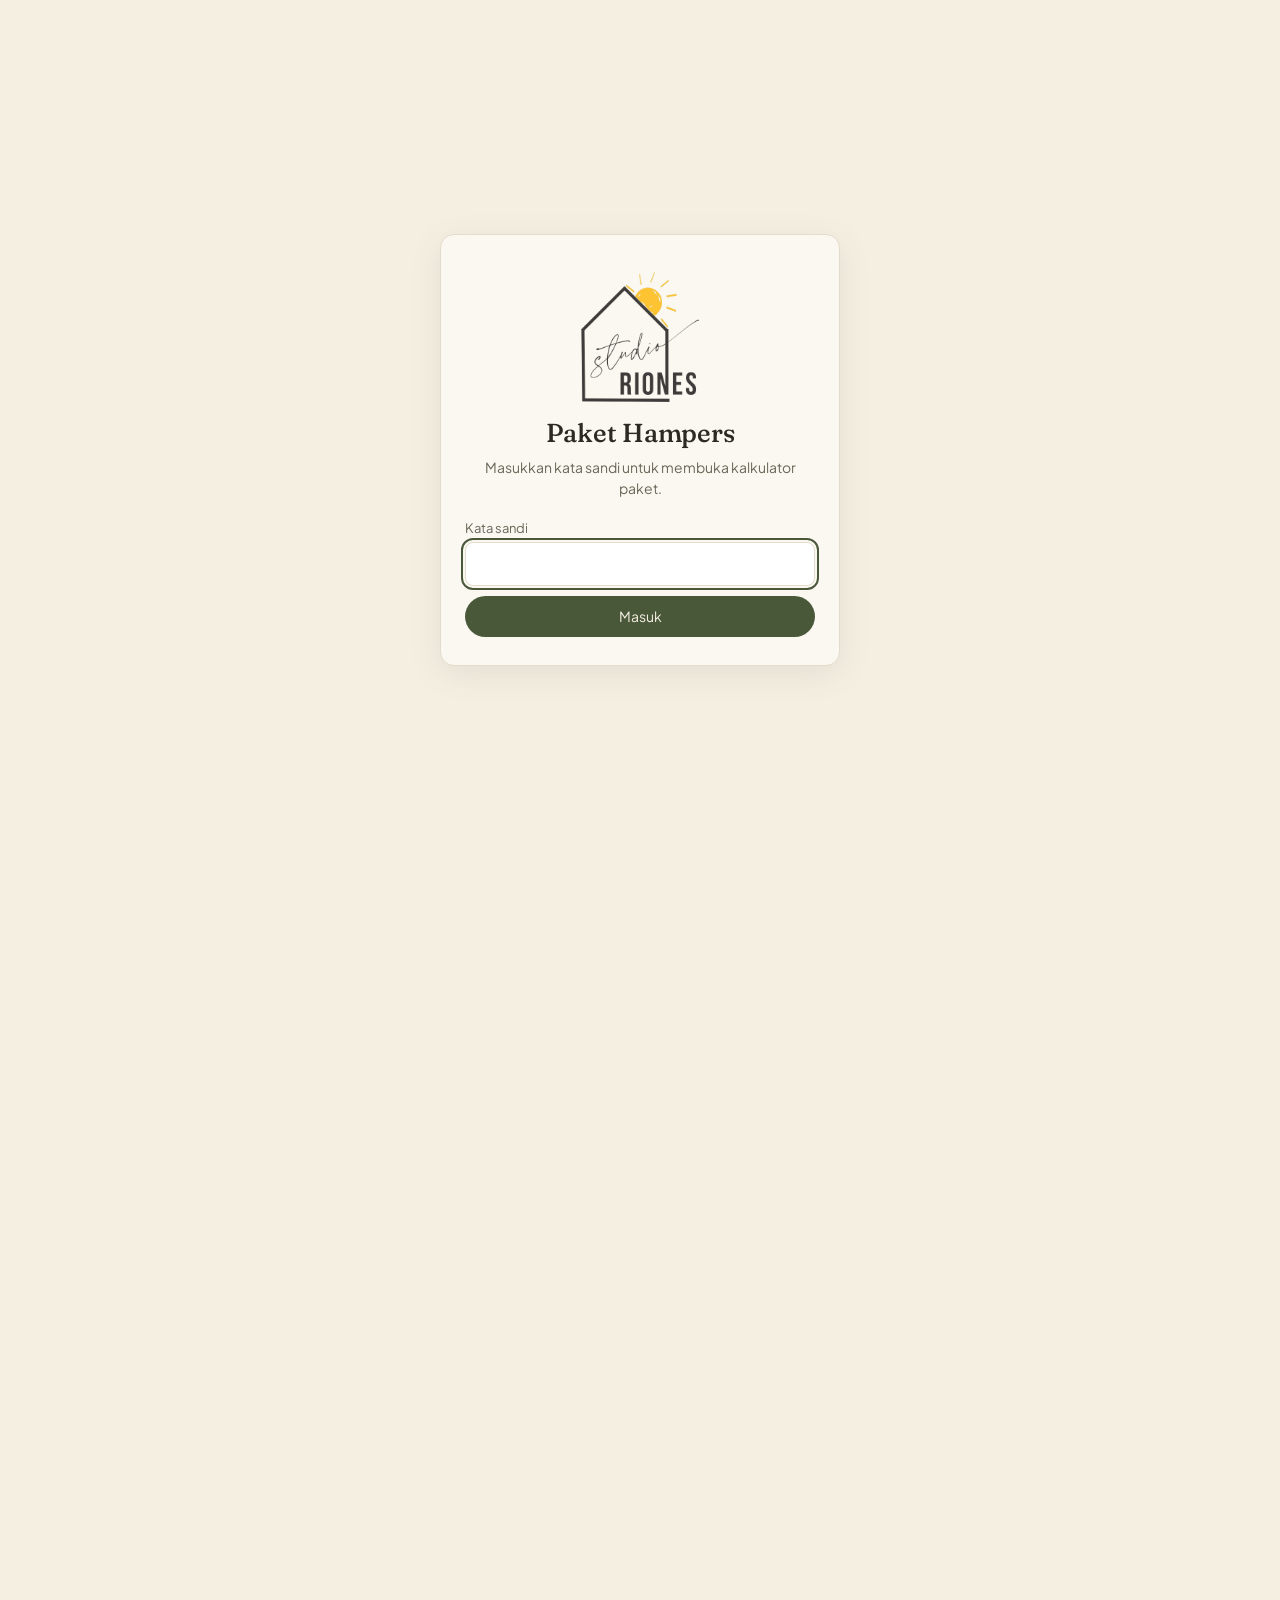
==== index.html @ 3227e670 "v29: first push" ====
<!doctype html>
<html lang="id">
<head>
  <meta charset="utf-8">
  <meta name="viewport" content="width=device-width, initial-scale=1">
  <title>Studio Riones · Paket Hampers</title>
  <meta name="description" content="Ringkasan paket hampers Studio Riones: Paket Hutan, Paket Awan, dan Paket Laut.">
  <meta name="theme-color" content="#4A583A">
  <link rel="icon" href="images/favicon.png" type="image/png" sizes="64x64">
  <link rel="apple-touch-icon" href="images/apple-touch-icon.png" sizes="180x180">
  <link rel="preconnect" href="https://fonts.googleapis.com">
  <link rel="preconnect" href="https://fonts.gstatic.com" crossorigin>
  <link href="https://fonts.googleapis.com/css2?family=Fraunces:opsz,wght@9..144,400;9..144,500;9..144,600&family=Plus+Jakarta+Sans:wght@400;500;600;700&display=swap" rel="stylesheet">
  <style>
    /* Cadangan minimal: kartu paket tetap rapi walau style.css belum ke-load. */
    body { font-family: "Plus Jakarta Sans", system-ui, -apple-system, "Segoe UI", Roboto, Arial, sans-serif; }
    h1, h2, h3 { font-family: Fraunces, Georgia, "Times New Roman", serif; font-weight: 500; }
    table, input { font-variant-numeric: tabular-nums; }
    .pkg-list { display: flex; flex-direction: column; gap: 24px; }
    .pkg-row { position: relative; background: #FBF8F1; border: 1px solid #ddd3bf; border-radius: 14px; padding: 20px 22px; box-shadow: 0 2px 10px rgba(74, 88, 58, .06); }
    .pkg-content { display: block; }
    .pkg-table { width: 100%; min-width: 0; overflow-x: auto; }
    @media (max-width: 640px) { .pkg-table { overflow-x: auto; } }
  </style>
  <link rel="stylesheet" href="style.css?v=29">
  <script src="gate.js?v=29"></script>
</head>
<body class="landing">
  <header class="hero">
    <div class="wrap">
      <a class="brand-logo" href="./" aria-label="Studio Riones">
        <img src="images/logo-studio-riones.png" alt="Studio Riones" width="56" height="62">
      </a>
      <h1>Paket Hampers</h1>
      <p class="lead">Ringkasan modal, harga jual, dan margin tiap paket. Buka halaman detail untuk mengatur isi, harga satuan, dan kemasan.</p>
    </div>
  </header>

  <main class="wrap">
    <div class="pkg-list">
      <article class="pkg-row is-active" id="card-sore">
        <a class="see-details" href="hutan.html">See details <span aria-hidden="true">→</span></a>
        <div class="pkg-head">
          <p class="pkg-kicker">Olive · fluting halus</p>
          <h2>Paket Hutan</h2>
          <p class="pkg-desc">Desain kalem dengan garis fluting halus berwarna olive, rapi dan teduh seperti suasana hutan.</p>
          <p class="pkg-desc"><strong>Cocok untuk:</strong> rekan kerja, atasan, klien, atau teman yang menyukai dekorasi minimalis dan barang yang tetap terpakai sehari-hari.</p>
        </div>
        <div class="pkg-content">
          <div class="pkg-table">
            <table class="mini-table dual" id="sore-summary">
              <thead>
                <tr class="grp"><th rowspan="2" class="col-pkg">Paket</th><th colspan="3" class="g-start">No food</th><th colspan="3" class="g-start">Food</th></tr>
                <tr><th class="g-start sum-thumbs-hd"></th><th>Harga jual</th><th>Waktu</th><th class="g-start sum-thumbs-hd"></th><th>Harga jual</th><th>Waktu</th></tr>
              </thead>
              <tbody></tbody>
            </table>
          </div>
        </div>
        <p class="pkg-note" id="sore-note"></p>
      </article>

      <article class="pkg-row is-soon" aria-disabled="true">
        <span class="soon-badge">Segera hadir</span>
        <div class="pkg-head">
          <p class="pkg-kicker">Rib tebal · membulat</p>
          <h2>Paket Awan</h2>
          <p class="pkg-desc">Desain empuk dengan rib tebal yang membulat, berkesan lembut, playful, dan menggemaskan seperti awan. Isi dan harga masih disiapkan.</p>
          <p class="pkg-desc"><strong>Cocok untuk:</strong> sahabat, pasangan, adik, kado ulang tahun, atau bagi yang menyukai barang lucu.</p>
        </div>
        <div class="pkg-content">
          <div class="pkg-table">
            <table class="mini-table dual">
              <thead>
                <tr class="grp"><th rowspan="2" class="col-pkg">Paket</th><th colspan="3" class="g-start">No food</th><th colspan="3" class="g-start">Food</th></tr>
                <tr><th class="g-start sum-thumbs-hd"></th><th>Harga jual</th><th>Waktu</th><th class="g-start sum-thumbs-hd"></th><th>Harga jual</th><th>Waktu</th></tr>
              </thead>
              <tbody>
                <tr><td>Kecil</td><td class="g-start"></td><td>—</td><td>—</td><td class="g-start"></td><td>—</td><td>—</td></tr>
                <tr><td>Sedang</td><td class="g-start"></td><td>—</td><td>—</td><td class="g-start"></td><td>—</td><td>—</td></tr>
                <tr><td>Besar</td><td class="g-start"></td><td>—</td><td>—</td><td class="g-start"></td><td>—</td><td>—</td></tr>
              </tbody>
            </table>
          </div>
        </div>
        <p class="pkg-note">Segera hadir.</p>
      </article>

      <article class="pkg-row is-soon" aria-disabled="true">
        <span class="soon-badge">Segera hadir</span>
        <div class="pkg-head">
          <p class="pkg-kicker">Lengkung ombak · organik</p>
          <h2>Paket Laut</h2>
          <p class="pkg-desc">Desain dengan lengkung bergelombang yang mengalir, terasa tenang, segar, dan artsy seperti ombak. Isi dan harga masih disiapkan.</p>
          <p class="pkg-desc"><strong>Cocok untuk:</strong> bagi yang menyukai desain unik dan artistik, kado housewarming, atau untuk mengucapkan terima kasih.</p>
        </div>
        <div class="pkg-content">
          <div class="pkg-table">
            <table class="mini-table dual">
              <thead>
                <tr class="grp"><th rowspan="2" class="col-pkg">Paket</th><th colspan="3" class="g-start">No food</th><th colspan="3" class="g-start">Food</th></tr>
                <tr><th class="g-start sum-thumbs-hd"></th><th>Harga jual</th><th>Waktu</th><th class="g-start sum-thumbs-hd"></th><th>Harga jual</th><th>Waktu</th></tr>
              </thead>
              <tbody>
                <tr><td>Kecil</td><td class="g-start"></td><td>—</td><td>—</td><td class="g-start"></td><td>—</td><td>—</td></tr>
                <tr><td>Sedang</td><td class="g-start"></td><td>—</td><td>—</td><td class="g-start"></td><td>—</td><td>—</td></tr>
                <tr><td>Besar</td><td class="g-start"></td><td>—</td><td>—</td><td class="g-start"></td><td>—</td><td>—</td></tr>
              </tbody>
            </table>
          </div>
        </div>
        <p class="pkg-note">Segera hadir.</p>
      </article>
    </div>

  </main>

  <footer class="wrap footer">Studio Riones · Paket Hampers</footer>
  <script src="app.js?v=29"></script>
  <script src="landing.js?v=29"></script>
</body>
</html>
---- style.css ----
:root {
  --olive: rgb(74, 88, 58);
  --olive-dark: #39452c;
  --olive-soft: rgba(74, 88, 58, 0.10);
  --cream: #F5EFE2;
  --paper: #FBF8F1;
  --sand: #C4B89A;
  --ink: #2c2a24;
  --muted: #6b6658;
  --faint: #8f8a7b;
  --line: #e4dccb;
  --radius: 14px;
  --serif: "Fraunces", Georgia, "Times New Roman", serif;
  --sans: "Plus Jakarta Sans", system-ui, -apple-system, "Segoe UI", Roboto, "Helvetica Neue", Arial, sans-serif;
}
* { box-sizing: border-box; }
html { -webkit-text-size-adjust: 100%; }
body { margin: 0; background: var(--cream); color: var(--ink); font-family: var(--sans); font-size: 15px; line-height: 1.5; }
img { max-width: 100%; display: block; }
a { color: var(--olive); }
.wrap { max-width: 1240px; margin: 0 auto; padding: 0 20px; }

.hero { background: var(--olive); color: var(--cream); padding: 36px 0 30px; margin-bottom: 24px; }
.brand { margin: 0 0 4px; letter-spacing: .18em; text-transform: uppercase; font-size: 12px; opacity: .8; }
h1, h2, h3 { font-family: var(--serif); font-weight: 600; line-height: 1.15; margin: 0; }
h1 { font-size: clamp(32px, 6vw, 48px); }
h2 { font-size: 28px; }
h3 { font-size: 26px; }
.lead { max-width: 760px; margin: 10px 0 0; opacity: .92; }


.section { background: var(--paper); border: 1px solid var(--line); border-radius: var(--radius); padding: 20px; margin-bottom: 20px; }
.section > h2 { margin-bottom: 10px; }
.section-head { display: flex; flex-wrap: wrap; align-items: center; justify-content: space-between; gap: 10px; margin-bottom: 8px; }
.head-actions { display: flex; align-items: center; gap: 10px; }
.save-status { font-size: 12px; color: var(--olive); opacity: 0; transition: opacity .3s; }
.save-status.is-on { opacity: 1; }
.caption, .muted { color: var(--muted); }
.small { font-size: 12px; }
.note { margin: 4px 0 0; font-size: 12px; color: var(--muted); overflow-wrap: anywhere; }

.collapsible summary { cursor: pointer; list-style: none; display: flex; flex-direction: column; gap: 4px; }
.collapsible summary::-webkit-details-marker { display: none; }
.collapsible summary h2::after { content: " ▾"; font-size: 18px; color: var(--olive); }
.collapsible[open] summary h2::after { content: " ▴"; }
.collapsible[open] summary { margin-bottom: 14px; }
.caption { font-size: 13px; }

.btn { background: var(--olive); color: var(--cream); border: 0; border-radius: 999px; padding: 8px 16px; font: inherit; font-size: 14px; cursor: pointer; }
.btn:hover { background: var(--olive-dark); }

.grid { display: grid; gap: 12px 16px; margin-top: 12px; }
.g2 { grid-template-columns: repeat(2, minmax(0, 1fr)); }
.g3 { grid-template-columns: repeat(3, minmax(0, 1fr)); }
.g4 { grid-template-columns: repeat(4, minmax(0, 1fr)); }
.field label { display: block; font-size: 13px; color: var(--muted); margin-bottom: 4px; }
.field input, .manual input, .labor-field input { width: 100%; height: 38px; border: 1px solid var(--line); border-radius: 8px; background: #fff; color: var(--ink); font: inherit; padding: 0 10px; }
input:focus-visible, button:focus-visible, a:focus-visible, summary:focus-visible { outline: 2px solid var(--olive); outline-offset: 2px; }

.toggle { display: inline-flex; align-items: center; gap: 10px; cursor: pointer; margin-top: 6px; }
.toggle input { position: absolute; opacity: 0; width: 1px; height: 1px; }
.toggle-track { width: 40px; height: 22px; border-radius: 999px; background: #cfc6b2; position: relative; transition: background .2s; flex-shrink: 0; }
.toggle-track::after { content: ""; position: absolute; top: 3px; left: 3px; width: 16px; height: 16px; border-radius: 50%; background: #fff; transition: transform .2s; }
.toggle input:checked + .toggle-track { background: var(--olive); }
.toggle input:checked + .toggle-track::after { transform: translateX(18px); }
.toggle input:focus-visible + .toggle-track { outline: 2px solid var(--olive); outline-offset: 2px; }

.links { display: grid; grid-template-columns: repeat(auto-fill, minmax(240px, 1fr)); gap: 10px; margin-top: 16px; }
.link-card { display: flex; flex-direction: column; gap: 2px; padding: 12px 14px; border: 1px solid var(--line); border-radius: 10px; background: #fff; text-decoration: none; color: var(--ink); }
.link-card:hover { border-color: var(--olive); }
.link-title { font-weight: 600; }
.link-site { font-size: 12px; color: var(--muted); }

.seg { display: inline-flex; background: var(--olive-soft); border-radius: 999px; padding: 4px; gap: 4px; }
.seg button { border: 0; background: transparent; border-radius: 999px; padding: 8px 18px; font: inherit; cursor: pointer; color: var(--ink); }
.seg button.on { background: var(--olive); color: var(--cream); }

.cards { display: grid; grid-template-columns: repeat(3, minmax(0, 1fr)); gap: 16px; margin-top: 12px; }
.card { background: #fff; border: 1px solid var(--line); border-radius: var(--radius); padding: 16px; font-size: 14px; min-width: 0; }
.card-mode { color: var(--faint); font-size: 12px; margin: 2px 0 10px; }
.group-title { color: var(--muted); font-size: 12px; letter-spacing: .05em; text-transform: uppercase; margin: 16px 0 2px; }
.item-row { display: flex; flex-wrap: wrap; align-items: center; gap: 8px; padding: 8px 0; border-bottom: 1px solid #efe9dc; }
.item-row:not(.is-on) .item-info { opacity: .72; }
.thumb { width: 56px; height: 56px; border-radius: 8px; overflow: hidden; background: var(--cream); flex-shrink: 0; }
.thumb img { width: 100%; height: 100%; object-fit: cover; }
.item-info { flex: 1 1 130px; min-width: 0; }
.item-name { font-weight: 500; display: flex; flex-wrap: wrap; align-items: center; gap: 6px; }
.item-meta, .item-lic { color: var(--faint); font-size: 12px; }
.item-lic { font-size: 11px; }
.item-link { font-size: 11px; display: inline-block; }
.item-ctrl { display: flex; flex-direction: column; align-items: flex-end; gap: 4px; margin-left: auto; }
.line-total { font-size: 12px; color: var(--muted); min-height: 0; }
.stepper { display: flex; align-items: center; gap: 5px; }
.check { width: 24px; height: 24px; border-radius: 5px; border: 1px solid #bdb39d; background: #fff; color: transparent; font-size: 14px; line-height: 1; cursor: pointer; padding: 0; }
.check.on { background: var(--olive); border-color: var(--olive); color: var(--cream); }
.step { width: 30px; height: 30px; border-radius: 6px; border: 1px solid var(--line); background: var(--cream); color: var(--ink); font-size: 17px; line-height: 1; cursor: pointer; padding: 0; }
.qty { width: 44px; height: 30px; text-align: center; border: 1px solid var(--line); border-radius: 6px; font: inherit; font-size: 14px; background: #fff; color: var(--ink); -moz-appearance: textfield; }
.qty::-webkit-outer-spin-button, .qty::-webkit-inner-spin-button { -webkit-appearance: none; margin: 0; }
.badge { font-size: 10px; letter-spacing: .02em; text-transform: uppercase; color: var(--cream); background: var(--olive); border-radius: 999px; padding: 1px 7px; font-weight: 500; }
.badge.est { background: #b98a2b; }

.totals { margin-top: 16px; display: flex; flex-direction: column; gap: 6px; font-variant-numeric: tabular-nums; }
.tline { display: flex; justify-content: space-between; gap: 8px; }
.tline span:first-child { color: var(--muted); }
.tline.total { font-weight: 600; padding-top: 4px; border-top: 1px solid var(--line); }
.tline.total span:first-child { color: var(--ink); }
.pills { margin-top: 16px; display: flex; flex-wrap: wrap; gap: 8px; }
.pill { border-radius: 999px; border: 1px solid var(--line); background: var(--cream); color: var(--ink); padding: 5px 13px; font: inherit; font-size: 13px; cursor: pointer; }
.pill.on { background: var(--olive); border-color: var(--olive); color: var(--cream); }
.manual, .labor-field { margin-top: 10px; display: flex; align-items: center; gap: 8px; }
.labor-field { margin-top: 12px; margin-bottom: 2px; }
.manual label, .labor-field label { color: var(--muted); font-size: 13px; }
.manual input, .labor-field input { width: 130px; height: 34px; }
.suggested { margin-top: 10px; color: var(--muted); font-size: 13px; }
.price { margin-top: 16px; background: var(--olive); color: var(--cream); border-radius: 999px; padding: 10px 16px; text-align: center; font-size: 22px; font-weight: 600; font-variant-numeric: tabular-nums; }
.pm { margin-top: 8px; display: flex; justify-content: space-between; gap: 8px; font-size: 13px; }
.pm span:first-child { color: var(--muted); }

.table-wrap { overflow-x: auto; }
table { width: 100%; border-collapse: collapse; font-variant-numeric: tabular-nums; min-width: 560px; }
th, td { padding: 10px 12px; border-bottom: 1px solid var(--line); text-align: right; white-space: nowrap; }
th:first-child, td:first-child { text-align: left; }
th { font-size: 12px; text-transform: uppercase; letter-spacing: .04em; color: var(--muted); font-weight: 600; }
.footer { color: var(--faint); font-size: 12px; padding: 10px 20px 40px; }

[hidden] { display: none !important; }

@media (max-width: 1024px) {
  .cards { grid-template-columns: repeat(2, minmax(0, 1fr)); }
  .g4 { grid-template-columns: repeat(2, minmax(0, 1fr)); }
  .g3 { grid-template-columns: repeat(2, minmax(0, 1fr)); }
}
@media (max-width: 640px) {
  .wrap { padding: 0 14px; }
  .section { padding: 16px; }
  .cards, .g2, .g3 { grid-template-columns: 1fr; }
  .g4 { grid-template-columns: repeat(2, minmax(0, 1fr)); }
  .hero { padding: 26px 0 22px; }
}

/* ---------- Header back link ---------- */
.back-link { display: inline-block; color: var(--cream); text-decoration: none; font-size: 14px; margin-bottom: 14px; opacity: .9; border: 1px solid rgba(245,239,226,.4); border-radius: 999px; padding: 4px 12px; }
.back-link:hover { opacity: 1; background: rgba(245,239,226,.12); }
.footer a { color: var(--muted); }

/* ---------- Landing ---------- */
.pkg-list { display: flex; flex-direction: column; gap: 24px; margin-bottom: 32px; }
.pkg-row { position: relative; display: block; width: 100%; background: var(--paper); border: 1px solid #ddd3bf; border-radius: var(--radius); padding: 20px 22px 22px; min-width: 0; box-shadow: 0 2px 10px rgba(74, 88, 58, .06); }
.pkg-row.is-active { border-color: rgba(74, 88, 58, .45); box-shadow: 0 6px 24px rgba(74, 88, 58, .10); }
.pkg-head { padding-right: 150px; margin-bottom: 14px; }
.pkg-kicker { margin: 0 0 2px; font-size: 12px; letter-spacing: .08em; text-transform: uppercase; color: var(--olive); }
.pkg-head h2 { font-size: 32px; margin: 0; }
.pkg-desc { color: var(--muted); margin: 6px 0 12px; font-size: 14px; max-width: 720px; }
.pkg-head .pkg-desc:last-child { margin-bottom: 0; }
.pkg-content { display: block; min-width: 0; }
.pkg-table { width: 100%; min-width: 0; overflow-x: auto; -webkit-overflow-scrolling: touch; }
.mini-table { width: 100%; min-width: 0; table-layout: auto; border-collapse: collapse; font-size: 15px; }
.mini-table th, .mini-table td { padding: 10px 10px; white-space: nowrap; }
.mini-table td:first-child { font-weight: 600; }
.pkg-note { margin: 10px 0 0; font-size: 12px; color: var(--faint); }
.see-details { position: absolute; top: 18px; right: 18px; z-index: 2; background: var(--olive); color: var(--cream); text-decoration: none; border-radius: 999px; padding: 8px 16px; font-size: 14px; font-weight: 500; box-shadow: 0 2px 10px rgba(0, 0, 0, .18); }
.see-details:hover { background: var(--olive-dark); }
.seg-sm button { padding: 6px 14px; font-size: 13px; }
.pkg-row.is-soon { background: #f7f3ea; }
.pkg-row.is-soon .pkg-head, .pkg-row.is-soon .pkg-content, .pkg-row.is-soon .pkg-note { opacity: .7; }
.pkg-row.is-soon .pkg-head h2, .pkg-row.is-soon td { color: var(--muted); }
.soon-badge { position: absolute; top: 18px; right: 18px; z-index: 2; background: #fff; color: var(--muted); border: 1px solid var(--line); border-radius: 999px; padding: 6px 14px; font-size: 13px; font-weight: 500; }
.set-photo { max-width: 360px; margin: 8px auto 12px; text-align: center; }
.set-photo img { width: 100%; height: auto; border-radius: var(--radius); border: 1px solid var(--line); background: #fff; }
.set-photo p { margin: 8px 0 0; font-size: 13px; color: var(--muted); }

/* Tabel gabungan Food + No food */
.mini-table.dual { font-size: 13.5px; font-variant-numeric: tabular-nums; }
.mini-table.dual th, .mini-table.dual td { padding: 8px 10px; text-align: right; white-space: nowrap; }
.mini-table.dual th.col-pkg, .mini-table.dual td:first-child { text-align: left; padding-left: 4px; }
.mini-table.dual thead th { font-size: 11px; letter-spacing: .04em; text-transform: uppercase; color: var(--muted); font-weight: 600; }
.mini-table.dual tr.grp th { text-align: center; font-size: 12px; color: var(--olive); letter-spacing: .06em; border-bottom: 1px solid var(--line); padding-bottom: 6px; }
.mini-table.dual tr.grp th.col-pkg { text-align: left; vertical-align: bottom; color: var(--muted); font-size: 11px; }
.mini-table.dual .g-start { border-left: 1px solid var(--line); padding-left: 14px; }
.mini-table.dual .price-pill {
  display: inline-block;
  background: var(--olive);
  color: var(--cream);
  border-radius: 999px;
  padding: 4px 12px;
  font-weight: 600;
  font-family: var(--sans);
  font-variant-numeric: tabular-nums;
  line-height: 1.3;
}
.mini-table.dual .sum-thumbs-cell,
.mini-table.dual th.sum-thumbs-hd {
  text-align: left;
  vertical-align: middle;
  width: 1%;
  white-space: nowrap;
  padding: 6px 8px 6px 14px;
}
.mini-table.dual td:has(.price-pill) { padding-left: 8px; }
.mini-table.dual .sum-visual {
  display: flex;
  align-items: stretch;
  gap: 8px;
}
.mini-table.dual .sum-thumbs {
  display: grid;
  grid-template-columns: repeat(3, 48px);
  grid-template-rows: repeat(2, 48px);
  gap: 4px;
  flex: 0 0 auto;
}
/* Tinggi = 2 baris thumbnail + gap (48+4+48). Sedikit portrait biar tabel tidak terlalu melebar. */
.mini-table.dual .sum-final {
  flex: 0 0 80px;
  width: 80px;
  height: 100px;
  border-radius: 10px;
  overflow: hidden;
  border: 1px solid var(--line);
  background: var(--cream);
  box-sizing: border-box;
}
.mini-table.dual .sum-final img {
  width: 100%;
  height: 100%;
  object-fit: cover;
  display: block;
}
.mini-table.dual .sum-final.tile-noimg {
  display: flex;
  align-items: center;
  justify-content: center;
  border-style: dashed;
}
.mini-table.dual .sum-final.tile-noimg::after {
  content: "No image";
  font-size: 11px;
  letter-spacing: .04em;
  color: var(--faint);
  background: #fff;
  padding: 3px 6px;
  border-radius: 999px;
  border: 1px solid var(--line);
  max-width: calc(100% - 8px);
  text-align: center;
  line-height: 1.2;
}
.sum-thumb {
  width: 48px;
  height: 48px;
  border-radius: 7px;
  overflow: hidden;
  background: var(--cream);
  border: 1px solid var(--line);
  position: relative;
}
.sum-thumb img { width: 100%; height: 100%; object-fit: cover; display: block; }
.sum-thumb.is-ghost { visibility: hidden; border-color: transparent; background: transparent; }
.sum-thumb.is-ph,
.sum-thumb.is-empty { background: var(--cream); }
.sum-thumb-qty {
  position: absolute;
  right: 2px;
  bottom: 2px;
  background: var(--olive);
  color: var(--cream);
  font-size: 11px;
  font-weight: 700;
  line-height: 1;
  padding: 2px 4px;
  border-radius: 5px;
  font-variant-numeric: tabular-nums;
}

@media (max-width: 640px) {
  .pkg-row { padding: 16px; }
  .pkg-head { padding-right: 0; padding-top: 44px; }
  .pkg-content { display: block; }
  .see-details, .soon-badge { top: 14px; right: 14px; }
  .mini-table { font-size: 13px; }
  .mini-table th, .mini-table td { padding: 8px 4px; }
  .mini-table.dual th, .mini-table.dual td { padding: 7px 8px; }
  .mini-table.dual .g-start { padding-left: 10px; }
  .mini-table.dual .sum-thumbs-cell,
  .mini-table.dual th.sum-thumbs-hd { padding: 6px 6px 6px 10px; }
  .mini-table th { font-size: 11px; letter-spacing: .02em; }
  .set-photo { max-width: 260px; }
}

/* Kolom "Paket" tetap kelihatan saat tabel digeser di HP */
.mini-table.dual th.col-pkg, .mini-table.dual td:first-child { position: sticky; left: 0; z-index: 1; background: var(--paper); }
.pkg-row.is-soon .mini-table.dual th.col-pkg, .pkg-row.is-soon .mini-table.dual td:first-child { background: #f7f3ea; }

/* Ringkasan di atas hutan.html (struktur sama dengan kartu landing) */
.summary-top { margin-bottom: 20px; }
.summary-top .pkg-head { padding-right: 0; }
@media (max-width: 640px) { .summary-top .pkg-head { padding-top: 0; } }

/* ---------- Kartu paket ringkas + popup pilihan ---------- */
.card-sec { margin-top: 14px; }
.sec-head { display: flex; align-items: center; justify-content: space-between; gap: 8px; border-bottom: 1px solid var(--line); padding-bottom: 4px; }
.sec-head .group-title { margin: 0; }
.pick-btn { border: 1px solid var(--olive); background: transparent; color: var(--olive); border-radius: 999px; padding: 3px 12px; font: inherit; font-size: 12px; font-weight: 500; cursor: pointer; }
.pick-btn:hover { background: var(--olive); color: var(--cream); }
.sel-row { display: flex; align-items: center; gap: 8px; padding: 7px 0; border-bottom: 1px solid #efe9dc; }
.sel-row:last-child { border-bottom: 0; }
.thumb.sm { width: 40px; height: 40px; border-radius: 6px; }
.sel-info { flex: 1 1 auto; min-width: 0; }
.sel-name { font-weight: 500; font-size: 13.5px; display: flex; flex-wrap: wrap; align-items: center; gap: 4px; line-height: 1.3; }
.sel-meta { font-size: 11.5px; color: var(--faint); }
.sel-ctrl { display: flex; flex-direction: column; align-items: flex-end; gap: 2px; flex-shrink: 0; }
.stepper.sm { gap: 4px; }
.stepper.sm .step { width: 26px; height: 26px; font-size: 15px; }
.qty-val { min-width: 20px; text-align: center; font-variant-numeric: tabular-nums; font-weight: 600; font-size: 14px; }
.sel-empty { color: var(--faint); font-size: 13px; padding: 8px 0; font-style: italic; }
body.modal-open { overflow: hidden; }
.modal-backdrop { position: fixed; inset: 0; z-index: 50; background: rgba(35, 38, 28, .45); display: flex; align-items: center; justify-content: center; padding: 20px; }
.modal-backdrop[hidden] { display: none !important; }
.modal { background: var(--paper); border-radius: 16px; width: 100%; max-width: 560px; max-height: calc(100vh - 40px); display: flex; flex-direction: column; box-shadow: 0 20px 60px rgba(0, 0, 0, .25); overflow: hidden; }
.modal-head { display: flex; align-items: flex-start; justify-content: space-between; gap: 12px; padding: 18px 20px 10px; border-bottom: 1px solid var(--line); }
.modal-head h3 { font-size: 26px; }
.modal-sub { margin: 2px 0 0; }
.picker-limit { margin: 6px 0 0; font-size: 12px; color: var(--olive); }
.picker-limit[hidden] { display: none !important; }
.item-row.is-locked { opacity: 0.42; }
.item-row.is-locked .check,
.item-row.is-locked .step,
.item-row.is-locked .qty { cursor: not-allowed; }
.check:disabled { cursor: not-allowed; }
.modal-x { border: 0; background: transparent; font-size: 28px; line-height: 1; color: var(--muted); cursor: pointer; padding: 0 4px; }
.modal-body { overflow-y: auto; -webkit-overflow-scrolling: touch; padding: 4px 20px; flex: 1 1 auto; }
.modal-body .item-row:last-child { border-bottom: 0; }
.modal-foot { display: flex; align-items: center; justify-content: space-between; gap: 10px; padding: 12px 20px; border-top: 1px solid var(--line); flex-wrap: wrap; }
@media (max-width: 640px) {
  .modal-backdrop { padding: 0; align-items: flex-end; }
  .modal { max-width: none; max-height: 90vh; border-radius: 16px 16px 0 0; }
  .modal-head, .modal-body, .modal-foot { padding-left: 16px; padding-right: 16px; }
}

/* ---------- Input rupiah ---------- */
.money { display: flex; align-items: stretch; width: 100%; height: 38px; border: 1px solid var(--line); border-radius: 8px; background: #fff; overflow: hidden; }
.money:focus-within { border-color: var(--olive); box-shadow: 0 0 0 2px var(--olive-soft); }
.money-pre { display: flex; align-items: center; padding: 0 2px 0 10px; color: var(--muted); font-size: 14px; user-select: none; }
.field .money input, .manual .money input, .labor-field .money input, .money input { flex: 1 1 auto; min-width: 0; width: auto; height: 100%; border: 0; border-radius: 0; background: transparent; padding: 0 10px 0 4px; font-variant-numeric: tabular-nums; outline: none; box-shadow: none; }
.manual .money, .labor-field .money { flex: 0 1 180px; }

/* ---------- Harga satuan cetak: 6 tile bergambar ---------- */
.print-tiles { display: grid; grid-template-columns: repeat(6, minmax(0, 1fr)); gap: 12px; margin-top: 12px; }
.print-tile { background: #fff; border: 1px solid var(--line); border-radius: 12px; padding: 8px 8px 10px; display: flex; flex-direction: column; gap: 4px; min-width: 0; }
.tile-img { aspect-ratio: 1 / 1; border-radius: 8px; overflow: hidden; background: var(--cream); margin-bottom: 4px; }
.tile-img img { width: 100%; height: 100%; object-fit: cover; display: block; }
.tile-name { font-weight: 500; font-size: 13.5px; line-height: 1.25; color: var(--ink); }
.tile-meta { font-size: 12px; color: var(--faint); margin-bottom: 4px; }
@media (max-width: 960px) { .print-tiles { grid-template-columns: repeat(3, minmax(0, 1fr)); } }
@media (max-width: 560px) { .print-tiles { grid-template-columns: repeat(2, minmax(0, 1fr)); gap: 10px; } }
.money input { font: inherit; color: var(--ink); }

/* ---------- Tipografi: Fraunces (judul) + Plus Jakarta Sans (teks & angka) ---------- */
h1, h2, h3 { font-weight: 500; letter-spacing: -0.01em; font-variation-settings: "SOFT" 50; }
table, input, .price, .line-total, .modal-val, .tline, .qty-val, .sel-meta, .item-meta { font-variant-numeric: tabular-nums; }
.price { font-family: var(--sans); letter-spacing: -0.01em; }
h2 { font-size: 25px; }
h3 { font-size: 22px; }
.pkg-head h2 { font-size: 28px; }
.modal-head h3 { font-size: 22px; }

/* ---------- Harga filamen per kg + mode tile ---------- */
.print-head { align-items: flex-start; flex-wrap: nowrap; gap: 20px; }
.print-head-text { flex: 1 1 auto; min-width: 0; }
.print-head-text .caption { margin: 4px 0 0; }
.pla-field { flex: 0 0 210px; }
.pla-field label { font-weight: 600; color: var(--olive); }
@media (max-width: 640px) { .print-head { flex-wrap: wrap; } .pla-field { flex: 1 1 100%; } }

.tile-link { text-decoration: none; color: var(--ink); }
.tile-link .ext { color: var(--faint); font-size: 11px; }
.tile-link:hover { color: var(--olive); text-decoration: underline; text-underline-offset: 2px; }
.tile-link:hover .ext { color: var(--olive); }

/* ---------- Kartu harga kue & kemasan ---------- */
.price-section .section-head { margin-bottom: 4px; }
.price-section .caption { margin: 4px 0 0; }
.price-section .grid { margin-top: 12px; }
.tile-price { margin-top: auto; padding-top: 4px; font-weight: 700; font-size: 16px; color: var(--ink); font-variant-numeric: tabular-nums; }
/* Harga filamen per kg: sejajar dengan kolom tile paling kanan */
.print-head { display: grid; grid-template-columns: repeat(6, minmax(0, 1fr)); gap: 12px; align-items: end; flex-wrap: initial; }
.print-head-text { grid-column: 1 / 6; }
.pla-field { grid-column: 6; flex: none; width: auto; min-width: 0; }
.pla-field label { white-space: nowrap; overflow: hidden; text-overflow: ellipsis; }
@media (max-width: 960px) { .print-head { grid-template-columns: repeat(3, minmax(0, 1fr)); } .print-head-text { grid-column: 1 / 3; } .pla-field { grid-column: 3; } }
@media (max-width: 560px) { .print-head { grid-template-columns: 1fr; gap: 10px; } .print-head-text, .pla-field { grid-column: 1; } }

/* v16: tile kue & kemasan */
.price-tile .money { margin-top: auto; }
.price-tile .money input { font-weight: 700; font-size: 15px; }
.price-tile .tile-meta { line-height: 1.35; }
.tile-noimg { display: flex; align-items: center; justify-content: center; background: repeating-linear-gradient(135deg, var(--cream), var(--cream) 10px, #fff 10px, #fff 20px); border: 1px dashed var(--line); }
.tile-noimg span { font-size: 12px; letter-spacing: .04em; color: var(--faint); background: #fff; padding: 3px 8px; border-radius: 999px; border: 1px solid var(--line); }
.price-section .print-tiles { margin-top: 12px; }

/* v17: baris lisensi di tile cetak */
.tile-lic { display: flex; align-items: center; gap: 6px; margin-top: 6px; padding-top: 6px; border-top: 1px dashed var(--line); font-size: 12px; color: var(--ink); cursor: pointer; user-select: none; }
.tile-lic input { width: 14px; height: 14px; margin: 0; accent-color: var(--olive); flex-shrink: 0; cursor: pointer; }
.tile-lic input:disabled { cursor: default; }
.tile-lic-name { font-weight: 500; }
.tile-lic-price { margin-left: auto; font-variant-numeric: tabular-nums; font-weight: 600; white-space: nowrap; }
.tile-lic-price.is-tbd { color: var(--faint); font-weight: 500; letter-spacing: .04em; }
.tile-lic.is-off .tile-lic-price { color: var(--faint); text-decoration: line-through; }
.print-tile .tile-price { margin-top: auto; }

/* v18: asumsi ringkas. v27: Set per bulan di sini. v28: tenaga kerja default sebagai daftar. */
.asumsi-grid { max-width: 520px; }
.asumsi-labor { margin: 16px 0 0; max-width: 520px; }
.asumsi-labor-title { font-size: 13px; color: var(--muted); margin: 0 0 6px; }
.asumsi-labor ul { list-style: none; margin: 0; padding: 0; }
.asumsi-labor li {
  display: grid;
  grid-template-columns: 1em 1fr auto;
  align-items: baseline;
  column-gap: 8px;
  padding: 5px 0;
  font-size: 14px;
  color: var(--ink);
  border-bottom: 1px solid var(--line);
}
.asumsi-labor li:last-child { border-bottom: 0; }
.asumsi-labor li::before { content: "•"; color: var(--olive); font-weight: 600; }
.asumsi-labor-amt { text-align: right; font-variant-numeric: tabular-nums; white-space: nowrap; }
.asumsi-labor-mins { color: var(--muted); font-size: 12px; }
.asumsi-labor-note { margin: 8px 0 0; font-size: 12px; line-height: 1.5; color: var(--muted); }


/* v29: logo di header (latar putih agar terbaca di hero olive) */
.hero-brand { display: flex; align-items: center; gap: 14px; flex-wrap: wrap; }
.hero .brand-logo {
  display: inline-flex;
  align-items: center;
  justify-content: center;
  background: #fff;
  border-radius: 12px;
  padding: 4px;
  line-height: 0;
  text-decoration: none;
  flex-shrink: 0;
  box-shadow: 0 1px 4px rgba(0, 0, 0, .12);
}
.hero .brand-logo img {
  height: 56px;
  width: auto;
  display: block;
}
.hero .hero-brand .brand { margin: 0; }
@media (max-width: 640px) {
  .hero .brand-logo img { height: 48px; }
  .hero-brand { margin-top: 4px; gap: 10px; }
  .back-link { margin-bottom: 10px; }
}

/* v29: persentase margin di bawah angka modal, tanpa kolom terpisah */
.mini-table.dual .sum-modal-cell { vertical-align: middle; }
.mini-table.dual .sum-modal {
  display: flex;
  flex-direction: column;
  align-items: flex-end;
  gap: 1px;
  line-height: 1.25;
}
.mini-table.dual .sum-modal-amt { font-variant-numeric: tabular-nums; }
.mini-table.dual .sum-modal-pct {
  font-size: 12px;
  color: var(--muted);
  font-weight: 500;
  font-variant-numeric: tabular-nums;
}

/* v29: thumbnail dan foto final lebih besar di landing saja */
.pkg-list .mini-table.dual .sum-thumbs {
  grid-template-columns: repeat(3, 56px);
  grid-template-rows: repeat(2, 56px);
}
.pkg-list .mini-table.dual .sum-final {
  flex: 0 0 auto;
  width: calc(0.8 * (2 * 56px + 4px));
  height: calc(2 * 56px + 4px);
}
.pkg-list .mini-table.dual .sum-thumb {
  width: 56px;
  height: 56px;
}

/* Rapikan tabel landing di layar ~1024px agar tidak melebar ke halaman */
@media (max-width: 1100px) and (min-width: 641px) {
  .wrap { padding: 0 16px; }
}
@media (max-width: 1100px) {
  .pkg-list .pkg-row { padding: 16px 12px 18px; }
  .pkg-list .mini-table.dual th,
  .pkg-list .mini-table.dual td { padding: 7px 6px; }
  .pkg-list .mini-table.dual .g-start { padding-left: 8px; }
  .pkg-list .mini-table.dual .sum-thumbs-cell,
  .pkg-list .mini-table.dual th.sum-thumbs-hd { padding: 6px 6px 6px 8px; }
  .pkg-list .mini-table.dual td:has(.price-pill) { padding-left: 6px; }
  .pkg-list .mini-table.dual .price-pill { padding: 4px 8px; }
  .pkg-list .mini-table.dual .sum-visual { gap: 6px; }
}

/* v29: layar kata sandi */
html.gate-lock,
html.gate-lock body { overflow: hidden; height: 100%; }
#site-gate {
  position: fixed;
  inset: 0;
  z-index: 400;
  background: var(--cream);
  display: flex;
  align-items: center;
  justify-content: center;
  padding: 24px 16px;
}
#site-gate .gate-card {
  width: 100%;
  max-width: 400px;
  background: var(--paper);
  border: 1px solid var(--line);
  border-radius: var(--radius);
  padding: 32px 24px 28px;
  text-align: center;
  box-shadow: 0 8px 32px rgba(74, 88, 58, .10);
}
#site-gate .gate-logo {
  width: 140px;
  height: 140px;
  object-fit: contain;
  margin: 0 auto 12px;
  display: block;
}
#site-gate .gate-title {
  font-size: 26px;
  margin: 0 0 8px;
}
#site-gate .gate-lead {
  color: var(--muted);
  font-size: 14px;
  margin: 0 0 20px;
}
#site-gate label {
  display: block;
  text-align: left;
  font-size: 13px;
  color: var(--muted);
  margin-bottom: 4px;
}
#site-gate #gate-pass {
  width: 100%;
  height: 44px;
  font-size: 16px;
  text-align: center;
  letter-spacing: .18em;
  border: 1px solid var(--line);
  border-radius: 8px;
  background: #fff;
  color: var(--ink);
  font-family: inherit;
  padding: 0 12px;
  margin-bottom: 10px;
}
#site-gate .gate-err {
  color: #8a2a2a;
  font-size: 13px;
  margin: 0 0 10px;
}
#site-gate .btn { width: 100%; padding: 10px 16px; }
@media (max-width: 640px) {
  #site-gate { padding: 16px; align-items: flex-start; padding-top: 48px; }
  #site-gate .gate-card { padding: 24px 18px 22px; }
  #site-gate .gate-logo { width: 140px; height: 140px; }
  h1 { font-size: clamp(28px, 8vw, 40px); }
  h2 { font-size: 24px; }
  .pkg-head h2 { font-size: 26px; }
  .footer { padding: 10px 14px 32px; }
}
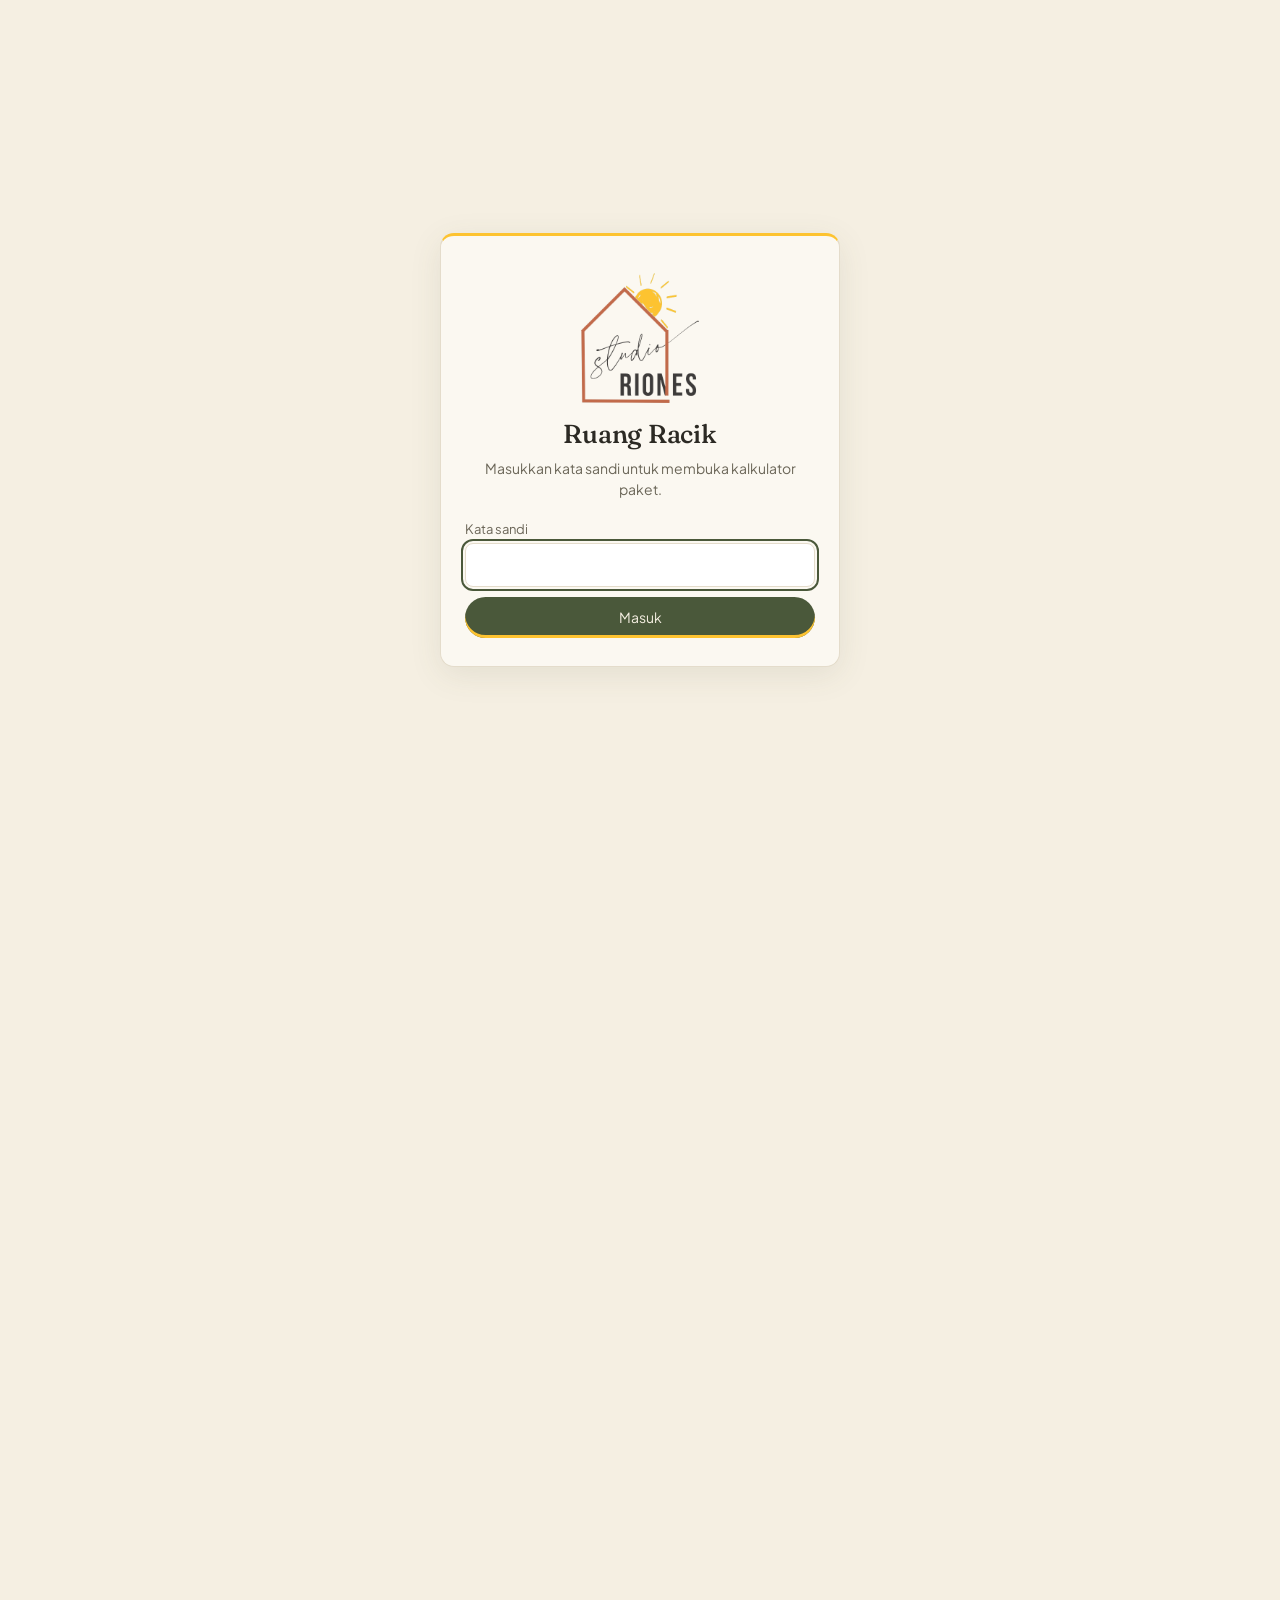
==== commit d2edf0b4: "v33: update logo and brand" ====
--- a/index.html
+++ b/index.html
@@ -3,11 +3,11 @@
 <head>
   <meta charset="utf-8">
   <meta name="viewport" content="width=device-width, initial-scale=1">
-  <title>Studio Riones · Paket Hampers</title>
-  <meta name="description" content="Ringkasan paket hampers Studio Riones: Paket Hutan, Paket Awan, dan Paket Laut.">
+  <title>Ruang Racik · Studio Riones</title>
+  <meta name="description" content="Alat internal Studio Riones untuk menyusun paket hampers, menghitung modal, serta menentukan harga jual dan margin.">
   <meta name="theme-color" content="#4A583A">
-  <link rel="icon" href="images/favicon.png" type="image/png" sizes="64x64">
-  <link rel="apple-touch-icon" href="images/apple-touch-icon.png" sizes="180x180">
+  <link rel="icon" href="images/favicon.png?v=33" type="image/png" sizes="64x64">
+  <link rel="apple-touch-icon" href="images/apple-touch-icon.png?v=33" sizes="180x180">
   <link rel="preconnect" href="https://fonts.googleapis.com">
   <link rel="preconnect" href="https://fonts.gstatic.com" crossorigin>
   <link href="https://fonts.googleapis.com/css2?family=Fraunces:opsz,wght@9..144,400;9..144,500;9..144,600&family=Plus+Jakarta+Sans:wght@400;500;600;700&display=swap" rel="stylesheet">
@@ -22,21 +22,23 @@
     .pkg-table { width: 100%; min-width: 0; overflow-x: auto; }
     @media (max-width: 640px) { .pkg-table { overflow-x: auto; } }
   </style>
-  <link rel="stylesheet" href="style.css?v=29">
-  <script src="gate.js?v=29"></script>
+  <link rel="stylesheet" href="style.css?v=33">
+  <script src="gate.js?v=33"></script>
 </head>
 <body class="landing">
   <header class="hero">
     <div class="wrap">
-      <a class="brand-logo" href="./" aria-label="Studio Riones">
-        <img src="images/logo-studio-riones.png" alt="Studio Riones" width="56" height="62">
-      </a>
-      <h1>Paket Hampers</h1>
-      <p class="lead">Ringkasan modal, harga jual, dan margin tiap paket. Buka halaman detail untuk mengatur isi, harga satuan, dan kemasan.</p>
+      <div class="hero-brand">
+        <a class="brand-logo" href="./" aria-label="Studio Riones">
+          <img src="images/logo-studio-riones-terracotta.png" alt="Studio Riones" width="56" height="62">
+        </a>
+        <h1>Ruang Racik</h1>
+      </div>
     </div>
   </header>
 
   <main class="wrap">
+    <p class="site-intro">Ruang Racik adalah alat internal Studio Riones untuk menyusun paket hampers: memilih isi paket, menghitung modal (cetak 3D, lisensi desain, kue, kemasan, dan tenaga kerja), serta menentukan harga jual dan margin setiap paket.</p>
     <div class="pkg-list">
       <article class="pkg-row is-active" id="card-sore">
         <a class="see-details" href="hutan.html">See details <span aria-hidden="true">→</span></a>
@@ -58,6 +60,7 @@
           </div>
         </div>
         <p class="pkg-note" id="sore-note"></p>
+        <p class="sync-status" id="sync-status" hidden></p>
       </article>
 
       <article class="pkg-row is-soon" aria-disabled="true">
@@ -115,8 +118,10 @@
 
   </main>
 
-  <footer class="wrap footer">Studio Riones · Paket Hampers</footer>
-  <script src="app.js?v=29"></script>
-  <script src="landing.js?v=29"></script>
+  <footer class="wrap footer">Studio Riones · Ruang Racik</footer>
+  <script src="config.js?v=33"></script>
+  <script src="app.js?v=33"></script>
+  <script src="landing.js?v=33"></script>
+  <script src="sync.js?v=33"></script>
 </body>
 </html>
--- a/style.css
+++ b/style.css
@@ -2,6 +2,8 @@
   --olive: rgb(74, 88, 58);
   --olive-dark: #39452c;
   --olive-soft: rgba(74, 88, 58, 0.10);
+  --sun: #FDC330;
+  --sun-soft: rgba(253, 195, 48, 0.40);
   --cream: #F5EFE2;
   --paper: #FBF8F1;
   --sand: #C4B89A;
@@ -20,13 +22,20 @@
 a { color: var(--olive); }
 .wrap { max-width: 1240px; margin: 0 auto; padding: 0 20px; }
 
-.hero { background: var(--olive); color: var(--cream); padding: 36px 0 30px; margin-bottom: 24px; }
+.hero { background: var(--olive); color: var(--cream); padding: 18px 0; margin-bottom: 24px; border-bottom: 3px solid var(--sun); }
 .brand { margin: 0 0 4px; letter-spacing: .18em; text-transform: uppercase; font-size: 12px; opacity: .8; }
 h1, h2, h3 { font-family: var(--serif); font-weight: 600; line-height: 1.15; margin: 0; }
 h1 { font-size: clamp(32px, 6vw, 48px); }
 h2 { font-size: 28px; }
 h3 { font-size: 26px; }
 .lead { max-width: 760px; margin: 10px 0 0; opacity: .92; }
+.site-intro {
+  margin: 0 0 20px;
+  max-width: 46rem;
+  color: var(--ink);
+  font-size: 15px;
+  line-height: 1.65;
+}
 
 
 .section { background: var(--paper); border: 1px solid var(--line); border-radius: var(--radius); padding: 20px; margin-bottom: 20px; }
@@ -73,7 +82,7 @@
 
 .seg { display: inline-flex; background: var(--olive-soft); border-radius: 999px; padding: 4px; gap: 4px; }
 .seg button { border: 0; background: transparent; border-radius: 999px; padding: 8px 18px; font: inherit; cursor: pointer; color: var(--ink); }
-.seg button.on { background: var(--olive); color: var(--cream); }
+.seg button.on { background: var(--olive); color: var(--cream); box-shadow: inset 0 -3px 0 var(--sun); }
 
 .cards { display: grid; grid-template-columns: repeat(3, minmax(0, 1fr)); gap: 16px; margin-top: 12px; }
 .card { background: #fff; border: 1px solid var(--line); border-radius: var(--radius); padding: 16px; font-size: 14px; min-width: 0; }
@@ -135,7 +144,8 @@
   .section { padding: 16px; }
   .cards, .g2, .g3 { grid-template-columns: 1fr; }
   .g4 { grid-template-columns: repeat(2, minmax(0, 1fr)); }
-  .hero { padding: 26px 0 22px; }
+  .hero { padding: 14px 0; }
+  .site-intro { margin-bottom: 16px; font-size: 14px; }
 }
 
 /* ---------- Header back link ---------- */
@@ -159,7 +169,7 @@
 .mini-table td:first-child { font-weight: 600; }
 .pkg-note { margin: 10px 0 0; font-size: 12px; color: var(--faint); }
 .see-details { position: absolute; top: 18px; right: 18px; z-index: 2; background: var(--olive); color: var(--cream); text-decoration: none; border-radius: 999px; padding: 8px 16px; font-size: 14px; font-weight: 500; box-shadow: 0 2px 10px rgba(0, 0, 0, .18); }
-.see-details:hover { background: var(--olive-dark); }
+.see-details:hover { background: var(--olive-dark); box-shadow: 0 2px 10px rgba(0, 0, 0, .18), 0 0 0 2px var(--sun); }
 .seg-sm button { padding: 6px 14px; font-size: 13px; }
 .pkg-row.is-soon { background: #f7f3ea; }
 .pkg-row.is-soon .pkg-head, .pkg-row.is-soon .pkg-content, .pkg-row.is-soon .pkg-note { opacity: .7; }
@@ -394,6 +404,33 @@
 .price-tile .money { margin-top: auto; }
 .price-tile .money input { font-weight: 700; font-size: 15px; }
 .price-tile .tile-meta { line-height: 1.35; }
+
+/* v30: tanda muat tray oval di bawah foto kemasan */
+.tile-tray {
+  display: inline-block;
+  align-self: flex-start;
+  font-size: 10.5px;
+  font-weight: 600;
+  letter-spacing: .02em;
+  line-height: 1.2;
+  padding: 2px 7px;
+  border-radius: 999px;
+  margin: -2px 0 2px;
+  white-space: nowrap;
+}
+.tile-tray.is-yes {
+  background: #e6efe0;
+  color: var(--olive-dark);
+}
+.tile-tray.is-pas {
+  background: #fff;
+  color: var(--olive-dark);
+  border: 1px solid var(--olive);
+}
+.tile-tray.is-no {
+  background: #eeebe3;
+  color: var(--muted);
+}
 .tile-noimg { display: flex; align-items: center; justify-content: center; background: repeating-linear-gradient(135deg, var(--cream), var(--cream) 10px, #fff 10px, #fff 20px); border: 1px dashed var(--line); }
 .tile-noimg span { font-size: 12px; letter-spacing: .04em; color: var(--faint); background: #fff; padding: 3px 8px; border-radius: 999px; border: 1px solid var(--line); }
 .price-section .print-tiles { margin-top: 12px; }
@@ -430,29 +467,48 @@
 .asumsi-labor-note { margin: 8px 0 0; font-size: 12px; line-height: 1.5; color: var(--muted); }
 
 
-/* v29: logo di header (latar putih agar terbaca di hero olive) */
-.hero-brand { display: flex; align-items: center; gap: 14px; flex-wrap: wrap; }
+/* v33: logo terracotta di lencana krem, sejajar dengan judul */
+.hero-brand {
+  display: flex;
+  align-items: center;
+  gap: 16px;
+  flex-wrap: wrap;
+}
 .hero .brand-logo {
   display: inline-flex;
   align-items: center;
   justify-content: center;
-  background: #fff;
+  background: #F3EDE2;
   border-radius: 12px;
-  padding: 4px;
+  padding: 6px 7px;
   line-height: 0;
   text-decoration: none;
   flex-shrink: 0;
-  box-shadow: 0 1px 4px rgba(0, 0, 0, .12);
+  box-shadow: none;
 }
 .hero .brand-logo img {
   height: 56px;
   width: auto;
   display: block;
 }
-.hero .hero-brand .brand { margin: 0; }
+.hero-brand h1,
+.hero-brand .brand {
+  margin: 0;
+  letter-spacing: 0;
+  text-transform: none;
+  font-family: var(--serif);
+  font-weight: 600;
+  font-size: clamp(32px, 5vw, 44px);
+  line-height: 1.15;
+  opacity: 1;
+  color: var(--cream);
+}
 @media (max-width: 640px) {
-  .hero .brand-logo img { height: 48px; }
-  .hero-brand { margin-top: 4px; gap: 10px; }
+  .hero .brand-logo { padding: 5px 6px; border-radius: 10px; }
+  .hero .brand-logo img { height: 44px; }
+  .hero-brand { gap: 12px; }
+  .hero-brand h1,
+  .hero-brand .brand { font-size: clamp(26px, 7vw, 36px); }
   .back-link { margin-bottom: 10px; }
 }
 
@@ -580,3 +636,75 @@
   .footer { padding: 10px 14px 32px; }
 }
 
+
+
+/* v31: aksen kuning matahari logo, tetap halus */
+.section > h2,
+.section-head h2,
+.print-head-text h2,
+.summary-top .pkg-head h2,
+.pkg-list .pkg-head h2 {
+  position: relative;
+  padding-left: 12px;
+}
+.section > h2::before,
+.section-head h2::before,
+.print-head-text h2::before,
+.summary-top .pkg-head h2::before,
+.pkg-list .pkg-head h2::before {
+  content: "";
+  position: absolute;
+  left: 0;
+  top: 0.22em;
+  bottom: 0.18em;
+  width: 3px;
+  border-radius: 2px;
+  background: var(--sun);
+}
+.hero a:focus-visible,
+.btn:focus-visible,
+.see-details:focus-visible,
+#site-gate .btn:focus-visible {
+  outline: 2px solid var(--sun);
+  outline-offset: 2px;
+}
+#site-gate .gate-card { border-top: 3px solid var(--sun); }
+#site-gate .btn { box-shadow: inset 0 -3px 0 var(--sun); }
+#site-gate .btn:hover { background: var(--olive-dark); }
+.sync-status {
+  font-size: 12px;
+  color: var(--olive);
+  min-height: 1em;
+}
+.sync-status.is-busy { color: var(--muted); }
+.sync-status.is-err { color: #8a2a2a; }
+.sync-conflict {
+  position: fixed;
+  inset: 0;
+  z-index: 350;
+  background: rgba(35, 38, 28, .45);
+  display: flex;
+  align-items: center;
+  justify-content: center;
+  padding: 24px 16px;
+}
+.sync-conflict[hidden] { display: none !important; }
+.sync-conflict-card {
+  width: 100%;
+  max-width: 420px;
+  background: var(--paper);
+  border: 1px solid var(--line);
+  border-top: 3px solid var(--sun);
+  border-radius: var(--radius);
+  padding: 22px 20px;
+  box-shadow: 0 8px 32px rgba(74, 88, 58, .12);
+}
+.sync-conflict-card p { margin: 0 0 16px; }
+.sync-conflict-actions { display: flex; flex-wrap: wrap; gap: 8px; }
+.btn-secondary {
+  background: #fff;
+  color: var(--olive-dark);
+  border: 1px solid var(--olive);
+}
+.btn-secondary:hover { background: var(--olive-soft); }
+
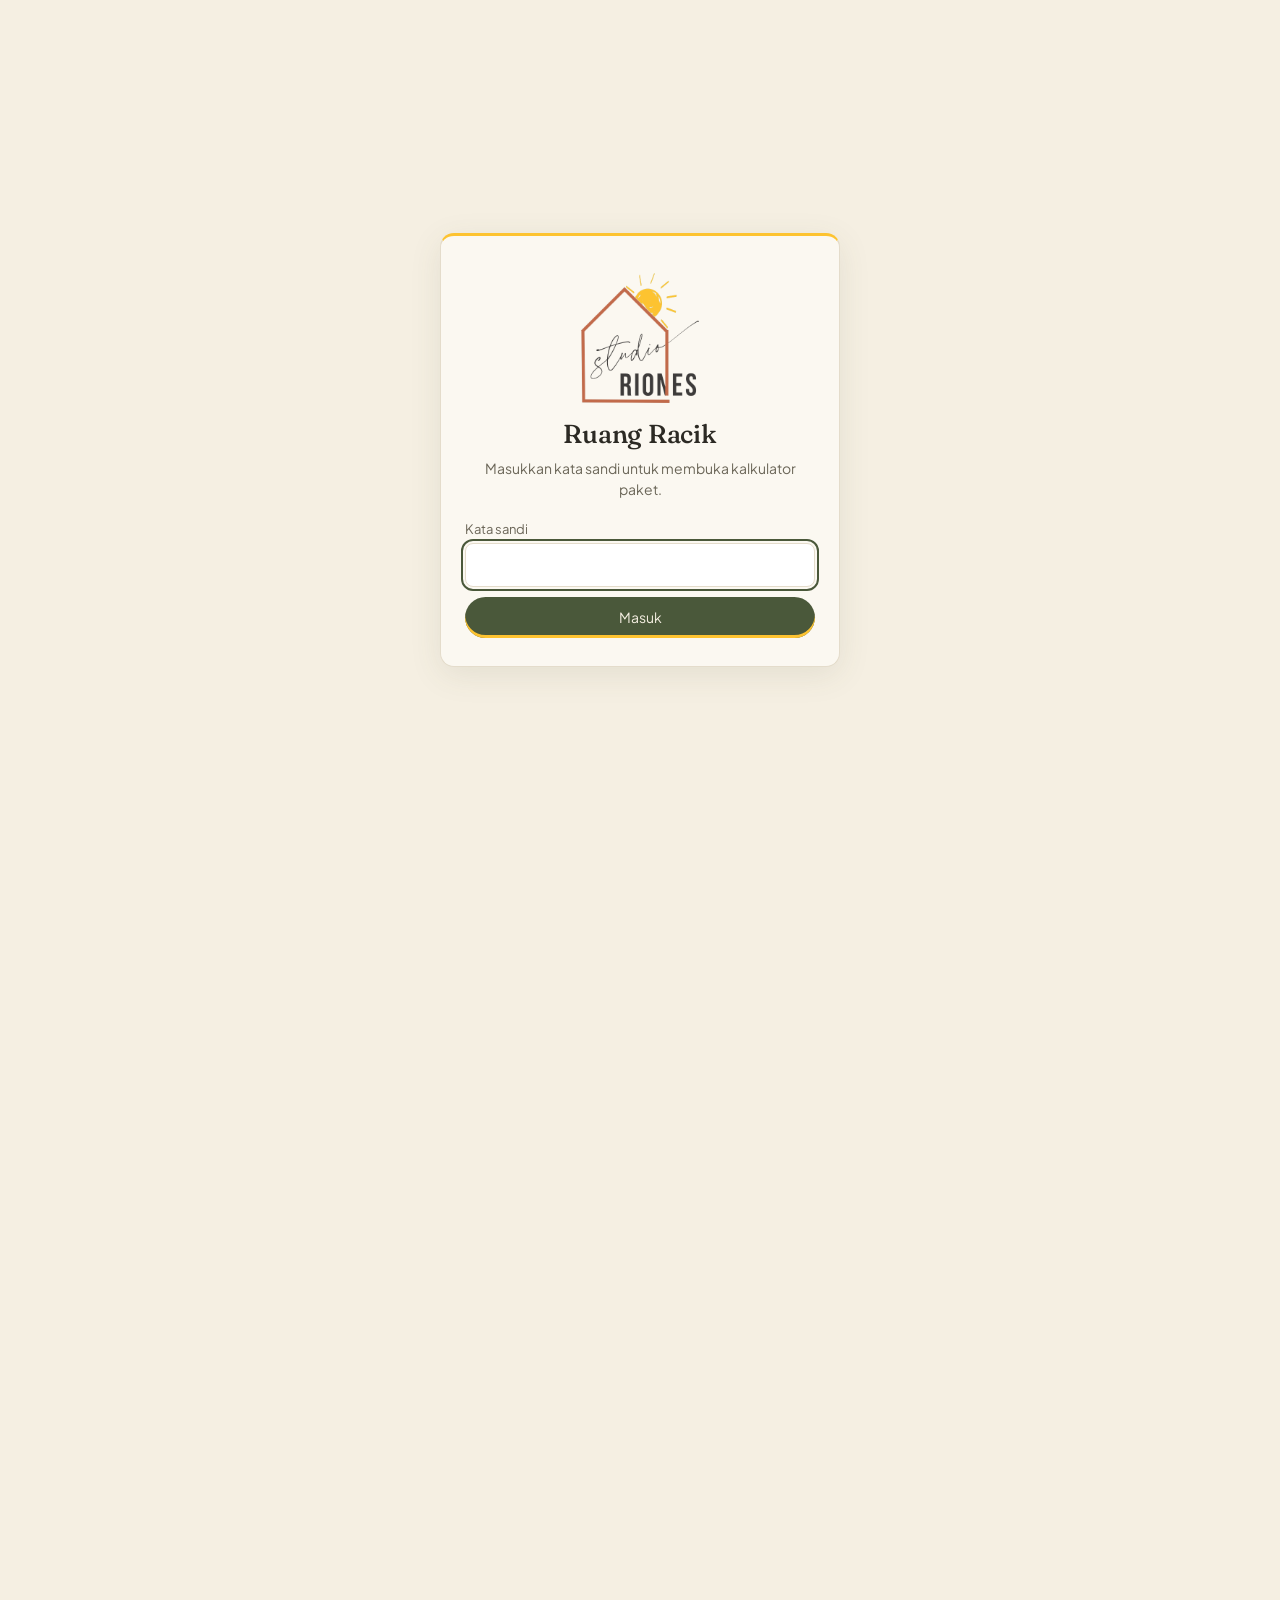
==== commit c19aba78: "v34: link to Google Sheet" ====
--- a/index.html
+++ b/index.html
@@ -6,8 +6,8 @@
   <title>Ruang Racik · Studio Riones</title>
   <meta name="description" content="Alat internal Studio Riones untuk menyusun paket hampers, menghitung modal, serta menentukan harga jual dan margin.">
   <meta name="theme-color" content="#4A583A">
-  <link rel="icon" href="images/favicon.png?v=33" type="image/png" sizes="64x64">
-  <link rel="apple-touch-icon" href="images/apple-touch-icon.png?v=33" sizes="180x180">
+  <link rel="icon" href="images/favicon.png?v=34" type="image/png" sizes="64x64">
+  <link rel="apple-touch-icon" href="images/apple-touch-icon.png?v=34" sizes="180x180">
   <link rel="preconnect" href="https://fonts.googleapis.com">
   <link rel="preconnect" href="https://fonts.gstatic.com" crossorigin>
   <link href="https://fonts.googleapis.com/css2?family=Fraunces:opsz,wght@9..144,400;9..144,500;9..144,600&family=Plus+Jakarta+Sans:wght@400;500;600;700&display=swap" rel="stylesheet">
@@ -22,8 +22,8 @@
     .pkg-table { width: 100%; min-width: 0; overflow-x: auto; }
     @media (max-width: 640px) { .pkg-table { overflow-x: auto; } }
   </style>
-  <link rel="stylesheet" href="style.css?v=33">
-  <script src="gate.js?v=33"></script>
+  <link rel="stylesheet" href="style.css?v=34">
+  <script src="gate.js?v=34"></script>
 </head>
 <body class="landing">
   <header class="hero">
@@ -119,9 +119,9 @@
   </main>
 
   <footer class="wrap footer">Studio Riones · Ruang Racik</footer>
-  <script src="config.js?v=33"></script>
-  <script src="app.js?v=33"></script>
-  <script src="landing.js?v=33"></script>
-  <script src="sync.js?v=33"></script>
+  <script src="config.js?v=34"></script>
+  <script src="app.js?v=34"></script>
+  <script src="landing.js?v=34"></script>
+  <script src="sync.js?v=34"></script>
 </body>
 </html>
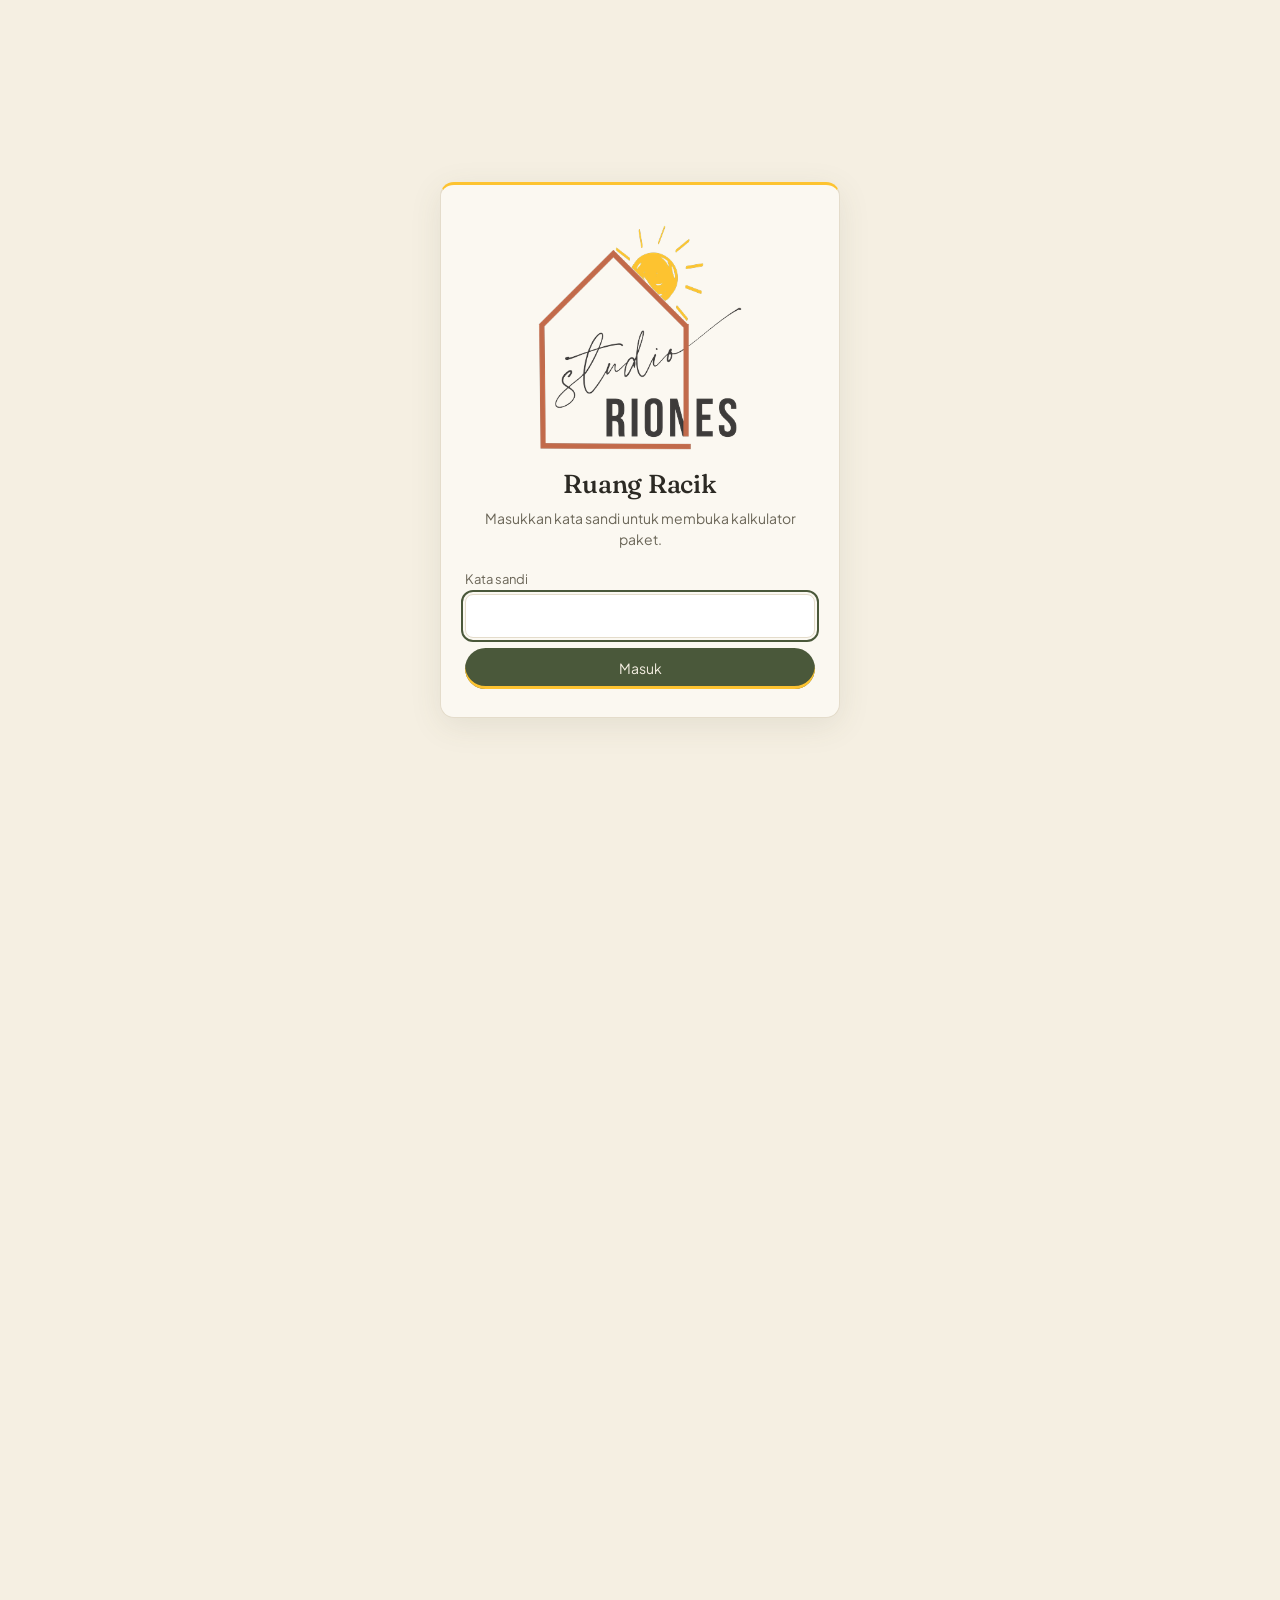
==== commit cc8c43cc: "v37-v38: logo baru, harga kue pakai markup tetap" ====
--- a/index.html
+++ b/index.html
@@ -6,8 +6,8 @@
   <title>Ruang Racik · Studio Riones</title>
   <meta name="description" content="Alat internal Studio Riones untuk menyusun paket hampers, menghitung modal, serta menentukan harga jual dan margin.">
   <meta name="theme-color" content="#4A583A">
-  <link rel="icon" href="images/favicon.png?v=34" type="image/png" sizes="64x64">
-  <link rel="apple-touch-icon" href="images/apple-touch-icon.png?v=34" sizes="180x180">
+  <link rel="icon" href="images/favicon.png?v=38" type="image/png" sizes="64x64">
+  <link rel="apple-touch-icon" href="images/apple-touch-icon.png?v=38" sizes="180x180">
   <link rel="preconnect" href="https://fonts.googleapis.com">
   <link rel="preconnect" href="https://fonts.gstatic.com" crossorigin>
   <link href="https://fonts.googleapis.com/css2?family=Fraunces:opsz,wght@9..144,400;9..144,500;9..144,600&family=Plus+Jakarta+Sans:wght@400;500;600;700&display=swap" rel="stylesheet">
@@ -22,15 +22,15 @@
     .pkg-table { width: 100%; min-width: 0; overflow-x: auto; }
     @media (max-width: 640px) { .pkg-table { overflow-x: auto; } }
   </style>
-  <link rel="stylesheet" href="style.css?v=34">
-  <script src="gate.js?v=34"></script>
+  <link rel="stylesheet" href="style.css?v=38">
+  <script src="gate.js?v=38"></script>
 </head>
 <body class="landing">
   <header class="hero">
     <div class="wrap">
       <div class="hero-brand">
         <a class="brand-logo" href="./" aria-label="Studio Riones">
-          <img src="images/logo-studio-riones-terracotta.png" alt="Studio Riones" width="56" height="62">
+          <img src="images/logo-studio-riones.png" alt="Studio Riones" width="80" height="64">
         </a>
         <h1>Ruang Racik</h1>
       </div>
@@ -119,9 +119,9 @@
   </main>
 
   <footer class="wrap footer">Studio Riones · Ruang Racik</footer>
-  <script src="config.js?v=34"></script>
-  <script src="app.js?v=34"></script>
-  <script src="landing.js?v=34"></script>
-  <script src="sync.js?v=34"></script>
+  <script src="config.js?v=38"></script>
+  <script src="app.js?v=38"></script>
+  <script src="landing.js?v=38"></script>
+  <script src="sync.js?v=38"></script>
 </body>
 </html>
--- a/style.css
+++ b/style.css
@@ -107,6 +107,27 @@
 .qty::-webkit-outer-spin-button, .qty::-webkit-inner-spin-button { -webkit-appearance: none; margin: 0; }
 .badge { font-size: 10px; letter-spacing: .02em; text-transform: uppercase; color: var(--cream); background: var(--olive); border-radius: 999px; padding: 1px 7px; font-weight: 500; }
 .badge.est { background: #b98a2b; }
+.badge.rec {
+  background: #e6efe0;
+  color: var(--olive-dark);
+  font-weight: 600;
+}
+.pack-rec-why {
+  margin: 2px 0 0;
+  font-size: 11px;
+  color: var(--olive-dark);
+  line-height: 1.3;
+}
+.pack-lie {
+  font-size: 10.5px;
+  font-weight: 600;
+  letter-spacing: .02em;
+  color: var(--muted);
+  background: #eeebe3;
+  border-radius: 999px;
+  padding: 1px 7px;
+}
+
 
 .totals { margin-top: 16px; display: flex; flex-direction: column; gap: 6px; font-variant-numeric: tabular-nums; }
 .tline { display: flex; justify-content: space-between; gap: 8px; }
@@ -121,6 +142,7 @@
 .manual label, .labor-field label { color: var(--muted); font-size: 13px; }
 .manual input, .labor-field input { width: 130px; height: 34px; }
 .suggested { margin-top: 10px; color: var(--muted); font-size: 13px; }
+.food-suggest-note { margin-top: 4px; color: var(--muted); font-size: 13px; }
 .price { margin-top: 16px; background: var(--olive); color: var(--cream); border-radius: 999px; padding: 10px 16px; text-align: center; font-size: 22px; font-weight: 600; font-variant-numeric: tabular-nums; }
 .pm { margin-top: 8px; display: flex; justify-content: space-between; gap: 8px; font-size: 13px; }
 .pm span:first-child { color: var(--muted); }
@@ -467,7 +489,7 @@
 .asumsi-labor-note { margin: 8px 0 0; font-size: 12px; line-height: 1.5; color: var(--muted); }
 
 
-/* v33: logo terracotta di lencana krem, sejajar dengan judul */
+/* v33: logo di lencana krem, sejajar dengan judul. v37: logo baru (rumah pink, matahari, RIONES). */
 .hero-brand {
   display: flex;
   align-items: center;
@@ -487,7 +509,7 @@
   box-shadow: none;
 }
 .hero .brand-logo img {
-  height: 56px;
+  height: 64px;
   width: auto;
   display: block;
 }
@@ -505,7 +527,7 @@
 }
 @media (max-width: 640px) {
   .hero .brand-logo { padding: 5px 6px; border-radius: 10px; }
-  .hero .brand-logo img { height: 44px; }
+  .hero .brand-logo img { height: 50px; }
   .hero-brand { gap: 12px; }
   .hero-brand h1,
   .hero-brand .brand { font-size: clamp(26px, 7vw, 36px); }
@@ -584,8 +606,8 @@
   box-shadow: 0 8px 32px rgba(74, 88, 58, .10);
 }
 #site-gate .gate-logo {
-  width: 140px;
-  height: 140px;
+  width: 220px;
+  height: auto;
   object-fit: contain;
   margin: 0 auto 12px;
   display: block;
@@ -629,7 +651,7 @@
 @media (max-width: 640px) {
   #site-gate { padding: 16px; align-items: flex-start; padding-top: 48px; }
   #site-gate .gate-card { padding: 24px 18px 22px; }
-  #site-gate .gate-logo { width: 140px; height: 140px; }
+  #site-gate .gate-logo { width: 180px; height: auto; }
   h1 { font-size: clamp(28px, 8vw, 40px); }
   h2 { font-size: 24px; }
   .pkg-head h2 { font-size: 26px; }
